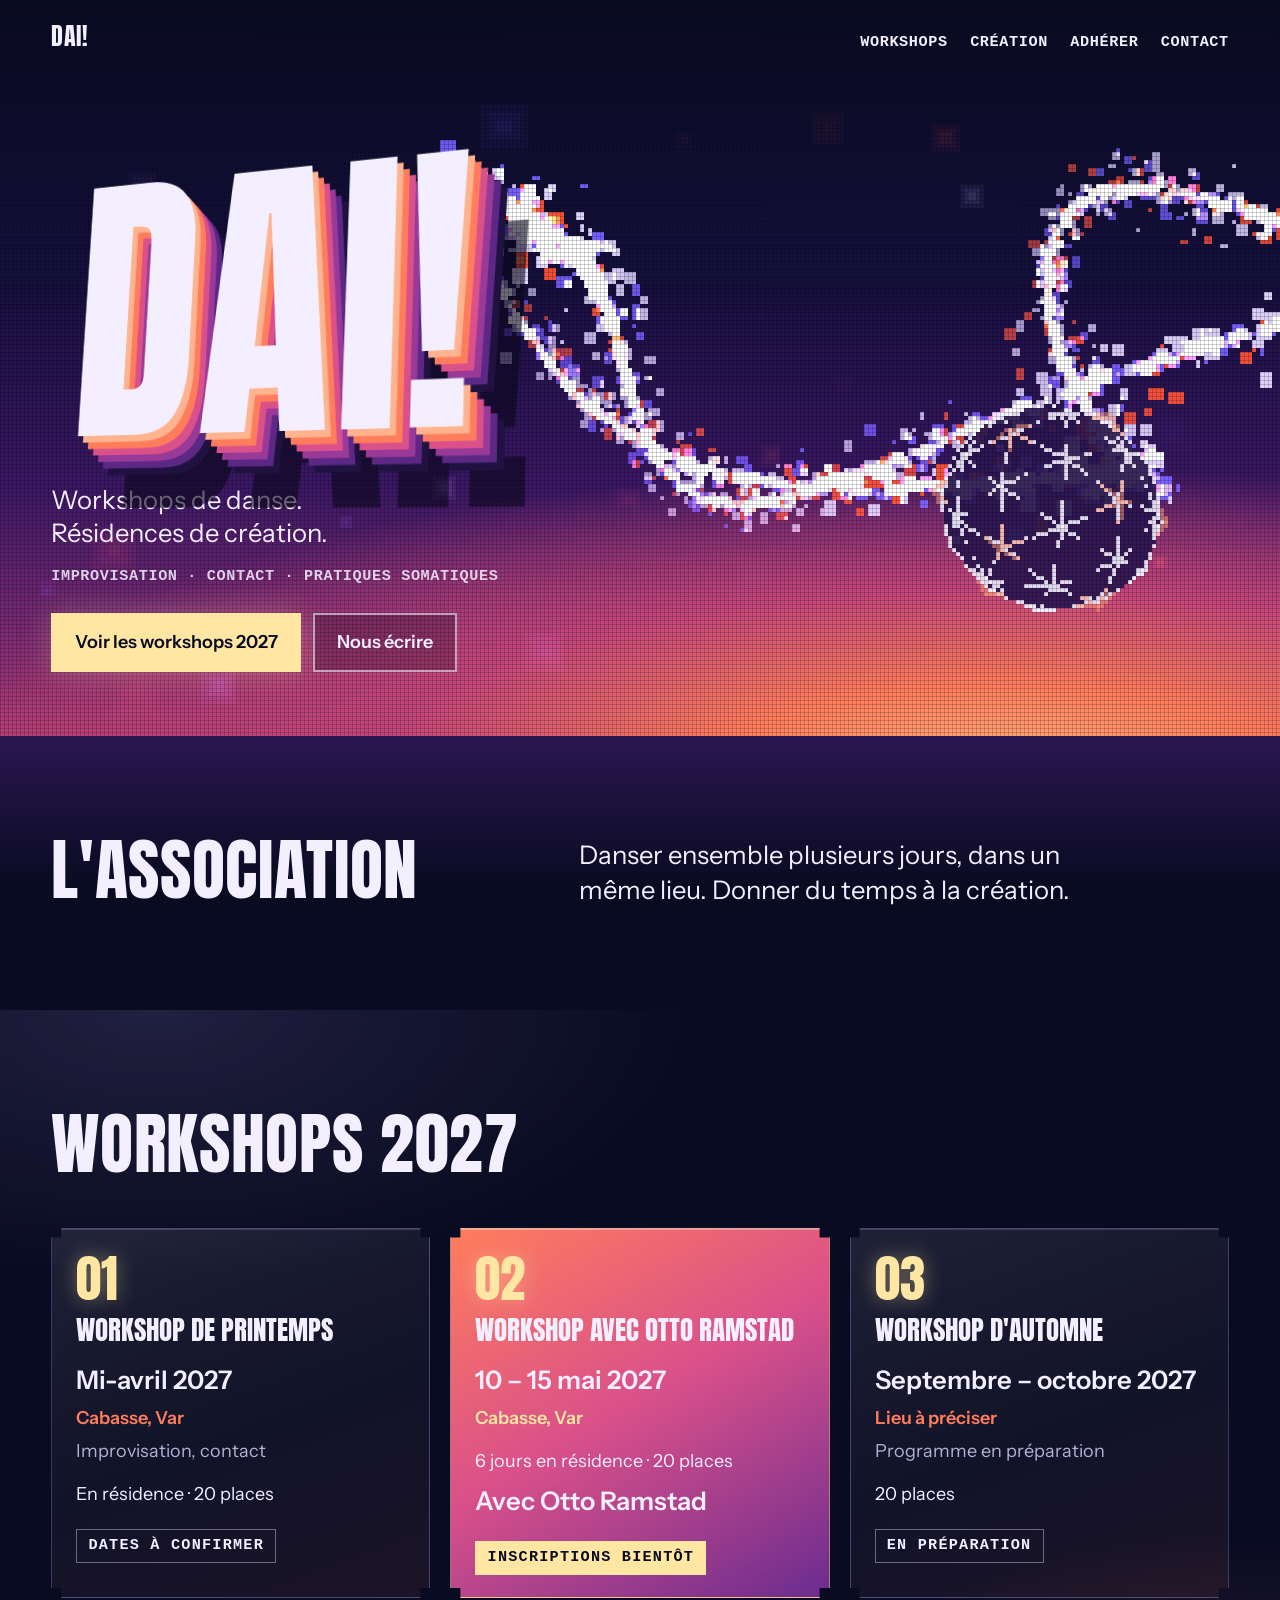
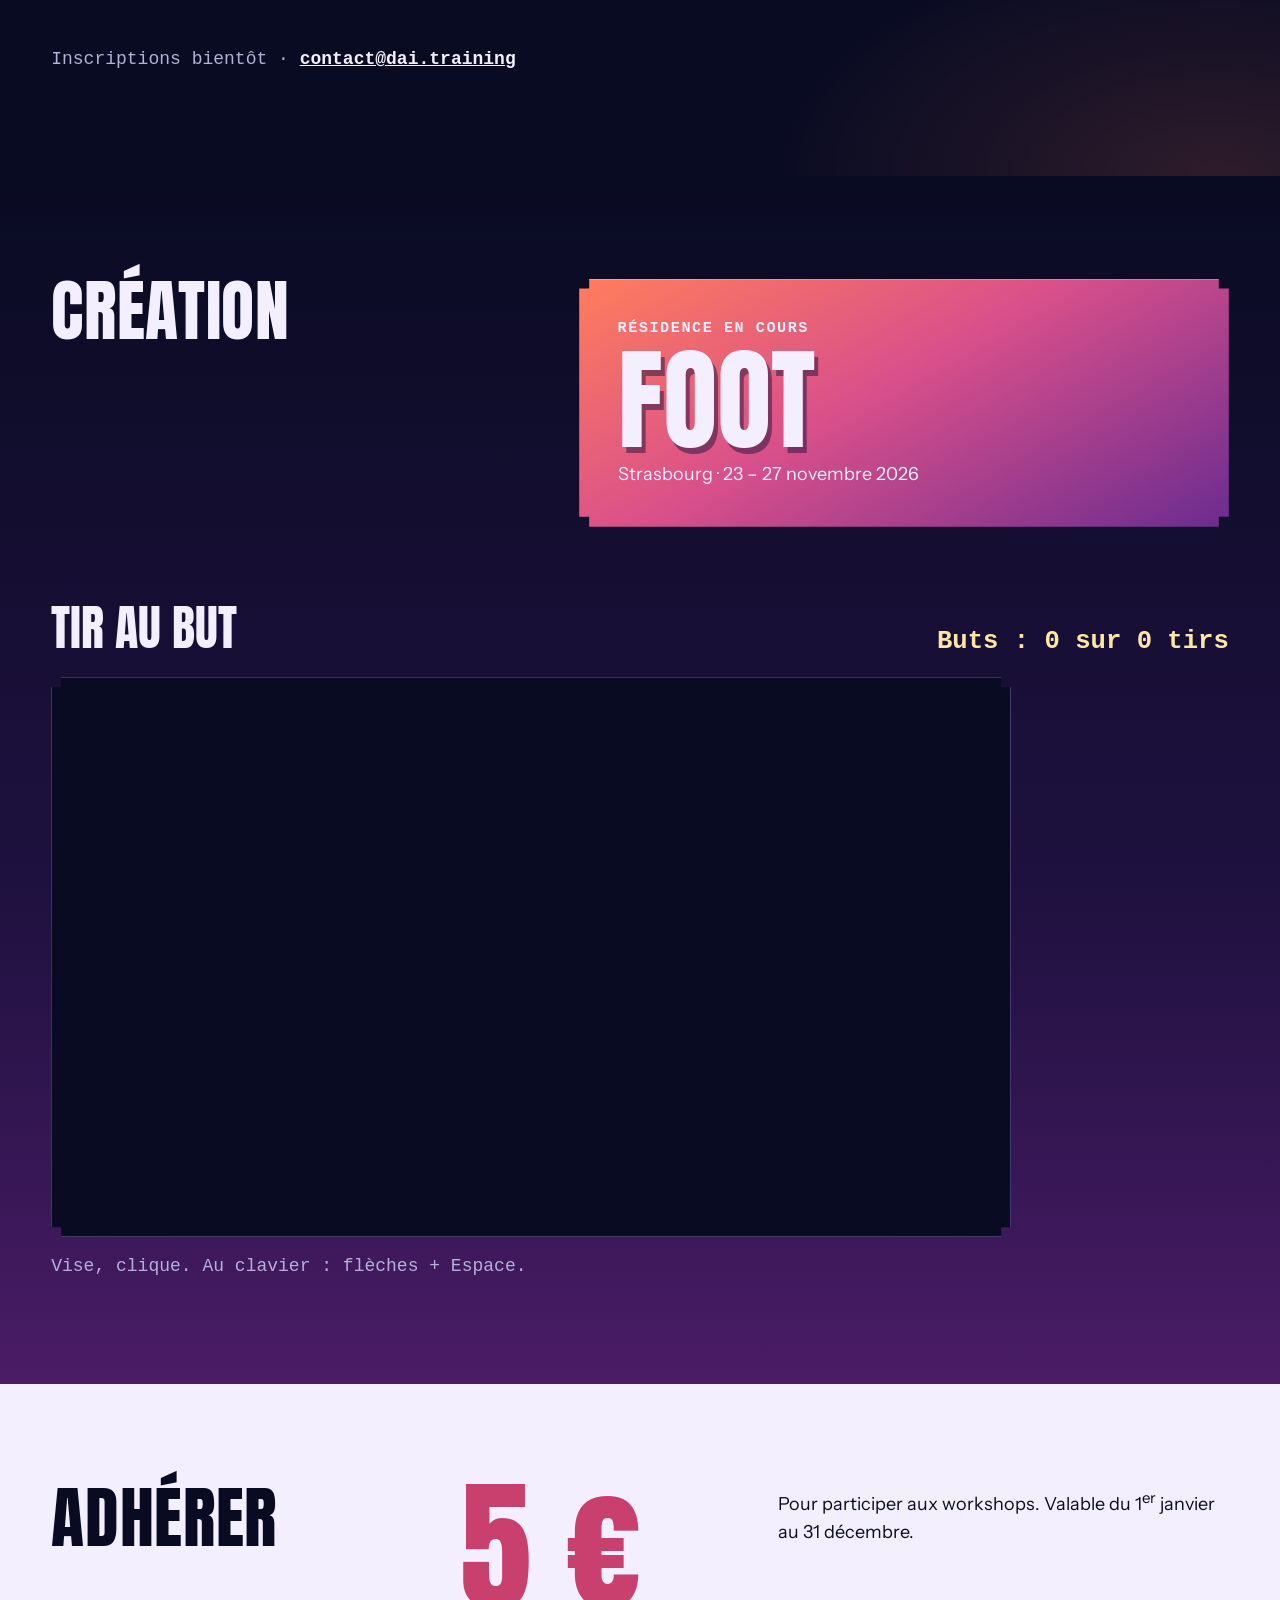
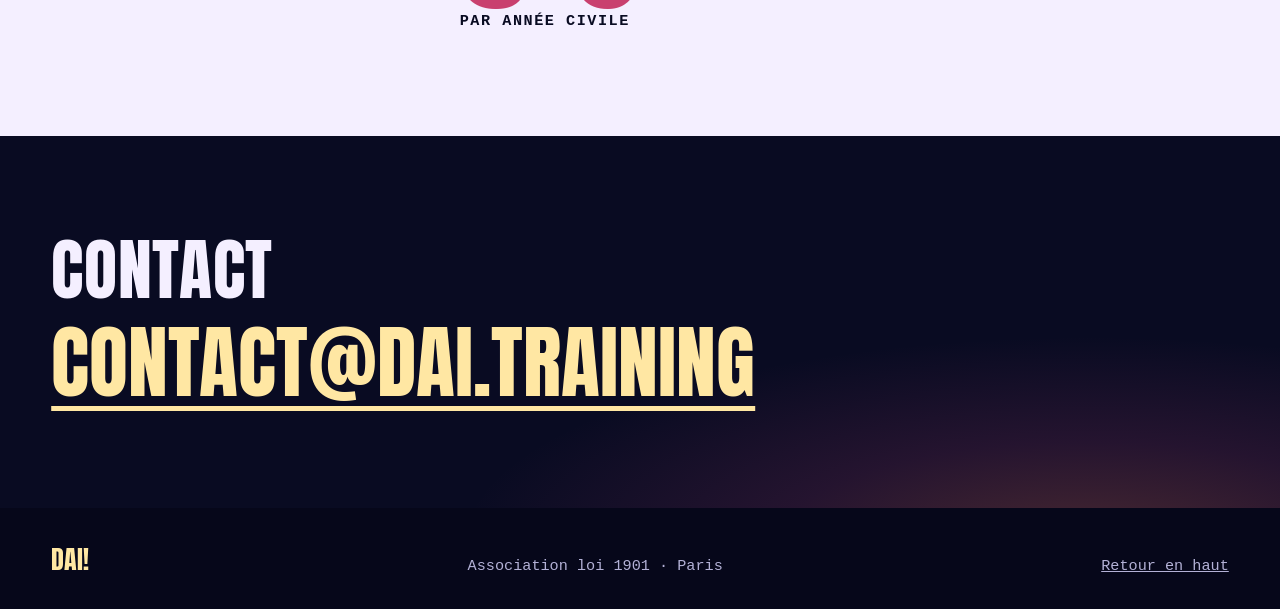
==== site/index.html @ 67ad0840 "Add files via upload" ====
<!DOCTYPE html>
<html lang="fr">
<head>
<meta charset="utf-8">
<meta name="viewport" content="width=device-width, initial-scale=1">
<title>DAI! Workshops de danse et création</title>
<meta name="description" content="DAI! organise des workshops de danse (improvisation, contact, pratiques somatiques) et accueille des résidences de création.">
<meta name="theme-color" content="#090b22">
<link rel="icon" href="data:image/svg+xml,%3Csvg xmlns='http://www.w3.org/2000/svg' viewBox='0 0 64 64'%3E%3Crect width='64' height='64' rx='14' fill='%23090b22'/%3E%3Ctext x='32' y='46' text-anchor='middle' font-family='Impact,Arial Narrow,sans-serif' font-size='40' fill='%23ffe7a3'%3ED!%3C/text%3E%3C/svg%3E">
<link rel="preload" href="fonts/anton-latin-400-normal.woff2" as="font" type="font/woff2" crossorigin>
<link rel="stylesheet" href="css/style.css">
</head>
<body>

<a class="skip" href="#contenu">Aller au contenu</a>

<header class="hero" id="haut">
  <canvas class="hero__scene" id="scene" aria-hidden="true"></canvas>

  <nav class="nav" aria-label="Navigation principale">
    <a class="nav__brand" href="#haut">DAI!</a>
    <ul class="nav__links">
      <li><a href="#workshops">Workshops</a></li>
      <li><a href="#creation">Création</a></li>
      <li><a href="#adherer">Adhérer</a></li>
      <li><a href="#contact">Contact</a></li>
    </ul>
  </nav>

  <div class="hero__body">
    <h1 class="title3d" id="titre" aria-label="DAI!">
      <span class="title3d__face" aria-hidden="true">DAI!</span>
    </h1>
    <p class="hero__lead">Workshops de danse. Résidences de création.</p>
    <p class="hero__tags">Improvisation · Contact · Pratiques somatiques</p>
    <div class="hero__actions">
      <a class="btn btn--solid" href="#workshops">Voir les workshops 2027</a>
      <a class="btn btn--ghost" href="#contact">Nous écrire</a>
    </div>
  </div>
</header>

<main id="contenu">

  <section class="band band--intro" aria-labelledby="t-asso">
    <div class="wrap intro">
      <h2 id="t-asso" class="h-side">L'association</h2>
      <div class="intro__text">
        <p class="big">Danser ensemble plusieurs jours, dans un même lieu. Donner du temps à la création.</p>
      </div>
    </div>
  </section>

  <section class="band band--stages" id="workshops" aria-labelledby="t-stages">
    <div class="wrap">
      <div class="head">
        <h2 id="t-stages">Workshops 2027</h2>
      </div>

      <ol class="cards" id="liste-stages">
        <li class="card">
          <p class="card__num">01</p>
          <h3 class="card__title">Workshop de printemps</h3>
          <p class="card__when">Mi-avril 2027</p>
          <p class="card__where">Cabasse, Var</p>
          <p class="card__what">Improvisation, contact</p>
          <p class="card__details">En résidence · 20 places</p>
            <p class="card__status">dates à confirmer</p>
        </li>
        <li class="card card--featured">
          <p class="card__num">02</p>
          <h3 class="card__title">Workshop avec Otto Ramstad</h3>
          <p class="card__when">10 – 15 mai 2027</p>
          <p class="card__where">Cabasse, Var</p>
          <p class="card__details">6 jours en résidence · 20 places</p>
          <p class="card__who">Avec Otto Ramstad</p>
          <p class="card__status">inscriptions bientôt</p>
        </li>
        <li class="card">
          <p class="card__num">03</p>
          <h3 class="card__title">Workshop d'automne</h3>
          <p class="card__when">Septembre – octobre 2027</p>
          <p class="card__where">Lieu à préciser</p>
          <p class="card__what">Programme en préparation</p>
          <p class="card__details">20 places</p>
            <p class="card__status">en préparation</p>
        </li>
      </ol>

      <p class="stages__foot">Inscriptions bientôt · <a href="mailto:contact@dai.training">contact@dai.training</a></p>
    </div>
  </section>

  <section class="band band--creation" id="creation" aria-labelledby="t-creation">
    <div class="wrap creation">
      <div>
        <h2 id="t-creation">Création</h2>
      </div>
      <article class="project">
        <p class="project__label">Résidence en cours</p>
        <h3 class="project__title">Foot</h3>
        <p>Strasbourg · 23 – 27 novembre 2026</p>
      </article>
    </div>

    <div class="wrap game" id="jeu">
      <div class="game__head">
        <h3 class="game__title">Tir au but</h3>
        <p class="game__score">Buts&nbsp;: <span id="buts">0</span> sur <span id="tirs">0</span> tirs</p>
      </div>
      <canvas class="game__field" id="terrain" width="720" height="420" tabindex="0" role="img"
        aria-label="Mini-jeu de tir au but. Cliquez dans la cage pour tirer. Au clavier : flèches pour viser, Espace pour tirer."></canvas>
      <p class="game__help">Vise, clique. Au clavier : flèches + Espace.</p>
      <p class="visually-hidden" id="jeu-annonce" aria-live="polite"></p>
    </div>
  </section>

  <section class="band band--join" id="adherer" aria-labelledby="t-adherer">
    <div class="wrap join">
      <h2 id="t-adherer">Adhérer</h2>
      <div class="join__price" aria-label="5 euros par an">
        <span class="join__amount">5&nbsp;€</span>
        <span class="join__unit">par année civile</span>
      </div>
      <div class="join__text">
        <p>Pour participer aux workshops. Valable du 1<sup>er</sup> janvier au 31 décembre.</p>
      </div>
    </div>
  </section>

  <section class="band band--contact" id="contact" aria-labelledby="t-contact">
    <div class="wrap contact">
      <h2 id="t-contact">Contact</h2>
      <p class="contact__mail"><a href="mailto:contact@dai.training">contact@dai.training</a></p>
    </div>
  </section>

</main>

<footer class="foot">
  <div class="wrap foot__in">
    <p class="foot__brand">DAI!</p>
    <p>Association loi 1901 · Paris</p>
    <p><a href="#haut">Retour en haut</a></p>
  </div>
</footer>

<script type="module" src="js/main.js"></script>
</body>
</html>
---- site/css/style.css ----
/* DAI! — dai.training
   Idée : un rêve éveillé. On entre par un crépuscule (nuit en haut, braise à l'horizon) où flotte le nom en volume,
   puis on descend dans la nuit : bandes sombres, cartes de verre, une seule bande claire couleur de perle. */

@font-face {
  font-family: "Anton";
  src: url("../fonts/anton-latin-400-normal.woff2") format("woff2");
  font-weight: 400; font-style: normal; font-display: swap;
}
@font-face {
  font-family: "Instrument Sans";
  src: url("../fonts/instrument-sans-latin-400-normal.woff2") format("woff2");
  font-weight: 400; font-style: normal; font-display: swap;
}
@font-face {
  font-family: "Instrument Sans";
  src: url("../fonts/instrument-sans-latin-600-normal.woff2") format("woff2");
  font-weight: 600; font-style: normal; font-display: swap;
}

:root {
  color-scheme: dark;

  --night:  #090b22;   /* le fond : une nuit tirée vers le bleu */
  --plum:   #1f1140;   /* bandes intermédiaires, tranche du titre */
  --ember:  #ff7d5c;   /* la braise à l'horizon, accent chaud */
  --lilac:  #b7a6ff;   /* lueur froide, filets, liens */
  --pearl:  #f4efff;   /* texte et bande claire */
  --moon:   #ffe7a3;   /* boutons et repères : une lune pâle */
  --mist:   #b3b1d6;   /* texte secondaire */

  --display: "Anton", "Haettenschweiler", "Impact", "Arial Narrow Bold", sans-serif;
  --body: "Instrument Sans", "Helvetica Neue", Helvetica, Arial, sans-serif;
  --mono: ui-monospace, "SF Mono", "Cascadia Mono", Menlo, Consolas, monospace; /* la voix « basse technologie » : étiquettes, scores */

  --step--1: clamp(0.84rem, 0.8rem + 0.2vw, 0.95rem);
  --step-0:  clamp(1rem, 0.95rem + 0.25vw, 1.125rem);
  --step-1:  clamp(1.25rem, 1.1rem + 0.7vw, 1.6rem);
  --step-2:  clamp(2.2rem, 1.5rem + 3.4vw, 4.4rem);
  --step-3:  clamp(5.5rem, 2rem + 26vw, 19rem);

  --gutter: clamp(1rem, 4vw, 3.5rem);
  --band: clamp(3.5rem, 8vw, 7rem);
}

*, *::before, *::after { box-sizing: border-box; }
html { scroll-behavior: smooth; -webkit-text-size-adjust: 100%; }
body {
  margin: 0;
  background: var(--night);
  color: var(--pearl);
  font-family: var(--body);
  font-size: var(--step-0);
  line-height: 1.55;
}
h1, h2, h3, p, ol, ul { margin: 0; }
ol, ul { padding: 0; list-style: none; }
a { color: inherit; }
a:focus-visible, .btn:focus-visible { outline: 3px solid var(--moon); outline-offset: 3px; }
.band--join a:focus-visible { outline-color: var(--plum); }

.skip {
  position: absolute; left: var(--gutter); top: -4rem; z-index: 10;
  background: var(--moon); color: var(--night); padding: .6rem 1rem; font-weight: 600;
}
.skip:focus { top: .75rem; }

.wrap { width: min(100% - 2 * var(--gutter), 78rem); margin-inline: auto; }

h2 {
  font-family: var(--display);
  font-weight: 400;
  font-size: var(--step-2);
  line-height: 0.95;
  text-transform: uppercase;
  letter-spacing: 0.01em;
  text-wrap: balance;
}
.big { font-size: var(--step-1); line-height: 1.35; max-width: 34ch; text-wrap: pretty; }

/* ---------- Ouverture : le crépuscule ---------- */
.hero {
  position: relative;
  isolation: isolate;
  overflow: hidden;
  background:
    radial-gradient(120% 60% at 78% 104%, #ffb07a 0%, #ff7d5c 18%, #c2457a 40%, transparent 68%),
    linear-gradient(180deg, var(--night) 0%, #150f3d 38%, #3a1763 66%, #7a2a72 86%, #b23d73 100%);
  color: var(--pearl);
  display: grid;
  grid-template-rows: auto 1fr;
  min-height: min(46rem, 92svh);
}
.hero__scene { position: absolute; inset: 0; width: 100%; height: 100%; z-index: -1; display: block; image-rendering: pixelated; }
.nav {
  display: flex; flex-wrap: wrap; align-items: baseline; justify-content: space-between;
  gap: .5rem 1.5rem;
  padding: 1.1rem var(--gutter);
}
.nav__brand { font-family: var(--display); font-size: 1.5rem; text-decoration: none; letter-spacing: .02em; }
.nav__links { display: flex; flex-wrap: wrap; gap: .25rem 1.4rem; font-weight: 600; font-size: var(--step--1); text-transform: uppercase; letter-spacing: .08em; }
.nav__links a { text-decoration: none; padding: .35rem 0; border-bottom: 2px solid transparent; }
.nav__links a:hover { border-bottom-color: var(--moon); }

.hero__body {
  align-self: end;
  padding: clamp(1.5rem, 5vw, 4rem) var(--gutter) clamp(2rem, 5vw, 4rem);
  display: grid; gap: 1rem; justify-items: start;
  perspective: 900px;
}
.hero__kicker { font-weight: 600; font-size: var(--step--1); text-transform: uppercase; letter-spacing: .14em; color: var(--mist); }

/* Le nom en volume : face de perle, tranche qui passe de la braise au prune, halo autour. */
.title3d {
  --rx: 6deg; --ry: -14deg;
  font-family: var(--display);
  font-weight: 400;
  font-size: var(--step-3);
  line-height: 0.82;
  letter-spacing: 0.01em;
  margin: 0.04em 0 0.12em;
  transform-style: preserve-3d;
  transform: rotateX(var(--rx)) rotateY(var(--ry));
  transform-origin: 30% 60%;
  transition: transform .5s cubic-bezier(.2,.7,.2,1);
  will-change: transform;
}
.title3d__face {
  display: block;
  color: var(--pearl);
  text-shadow:
    .022em .022em 0 #ffb48f, .044em .044em 0 #ff7d5c, .066em .066em 0 #d9508a,
    .088em .088em 0 #9a3a98, .110em .110em 0 #5d2885, .132em .132em 0 var(--plum),
    .2em .24em 0 #09061a99;
}
@media (prefers-reduced-motion: no-preference) {
  .title3d.is-idle { animation: sway 11s ease-in-out infinite; }
}
@keyframes sway {
  0%, 100% { transform: rotateX(6deg) rotateY(-14deg); }
  50%      { transform: rotateX(1deg) rotateY(11deg); }
}

.hero__lead { font-size: var(--step-1); line-height: 1.3; max-width: 26ch; text-wrap: balance; }
.hero__tags { font-weight: 600; font-size: var(--step--1); text-transform: uppercase; letter-spacing: .1em; color: var(--pearl); opacity: .85; }
.hero__actions { display: flex; flex-wrap: wrap; gap: .75rem; margin-top: .5rem; }

.btn {
  display: inline-block; text-decoration: none; font-weight: 600;
  padding: .85rem 1.35rem; border: 2px solid var(--moon); border-radius: 999px;
  transition: transform .2s ease, background-color .2s ease, color .2s ease, box-shadow .2s ease;
}
.btn--solid { background: var(--moon); color: var(--night); box-shadow: 0 0 2rem #ffe7a340; }
.btn--ghost { color: var(--pearl); border-color: #f4efff99; background: #09061a40; }
.btn:hover { transform: translateY(-2px); }
.btn--solid:hover { box-shadow: 0 0 2.8rem #ffe7a380; }
.btn--ghost:hover { background: var(--pearl); color: var(--night); border-color: var(--pearl); }

/* ---------- Bandes ---------- */
.band { padding-block: var(--band); position: relative; }

.band--intro { background: linear-gradient(180deg, #2a1650 0%, var(--night) 55%); }
.intro { display: grid; gap: 1.5rem 4rem; grid-template-columns: minmax(0, 1fr); }
.intro__text { display: grid; gap: 1rem; max-width: 62ch; }
.intro__text .big { max-width: 30ch; }
.intro__text p:not(.big) { color: var(--mist); }
@media (min-width: 56rem) {
  .intro { grid-template-columns: minmax(0, 5fr) minmax(0, 7fr); align-items: start; }
}

.band--stages {
  background:
    radial-gradient(60% 50% at 12% 0%, #b7a6ff22 0%, transparent 70%),
    radial-gradient(50% 45% at 95% 100%, #ff7d5c26 0%, transparent 70%),
    var(--night);
}
.head { display: grid; gap: 1rem 3rem; margin-bottom: clamp(2rem, 4vw, 3.5rem); }
.head__note { color: var(--mist); max-width: 44ch; }
@media (min-width: 56rem) { .head { grid-template-columns: minmax(0, 5fr) minmax(0, 7fr); align-items: end; } }

.cards { display: grid; gap: 1.25rem; grid-template-columns: repeat(auto-fit, minmax(min(100%, 17.5rem), 1fr)); perspective: 1400px; }
.card {
  background: linear-gradient(160deg, #ffffff17 0%, #ffffff08 55%, #ff7d5c14 100%);
  border: 1px solid #b7a6ff55;
  border-radius: 1.4rem;
  padding: 1.5rem 1.5rem 1.4rem;
  display: grid; gap: .35rem; align-content: start;
  transform-style: preserve-3d;
  transition: transform .45s cubic-bezier(.2,.7,.2,1), box-shadow .45s ease, border-color .45s ease;
  box-shadow: 0 1.2rem 3rem #05041480, inset 0 1px 0 #ffffff26;
}
@media (hover: hover) and (prefers-reduced-motion: no-preference) {
  .card:hover {
    transform: rotateX(5deg) rotateY(-8deg) translateZ(18px);
    border-color: var(--moon);
    box-shadow: 0 2rem 4rem #050414b3, 0 0 3rem #b7a6ff40, inset 0 1px 0 #ffffff40;
  }
}
.card--featured {
  background: linear-gradient(150deg, #ff7d5c 0%, #d9508a 48%, #6a2c8f 100%);
  border-color: #ffe7a3aa;
  box-shadow: 0 1.6rem 4rem #050414b3, 0 0 3.5rem #ff7d5c40, inset 0 1px 0 #ffffff55;
}
.card--featured .card__where { color: var(--moon); }
.card--featured .card__what, .card--featured .card__who { color: var(--pearl); }
.card--featured .card__who { font-weight: 600; font-size: var(--step-1); }
.card--featured .card__status { background: var(--moon); color: var(--night); border-color: var(--moon); }
.card__num { font-family: var(--display); font-size: 3.2rem; line-height: 1; color: var(--moon); font-variant-numeric: tabular-nums; text-shadow: 0 0 1.2rem #ffe7a366; }
.card__title { font-family: var(--display); font-weight: 400; font-size: 1.7rem; line-height: 1.05; text-transform: uppercase; margin-top: .4rem; text-wrap: balance; }
.card__when { font-weight: 600; font-size: var(--step-1); margin-top: .6rem; }
.card__where { font-weight: 600; color: var(--ember); }
.card__what { color: var(--mist); }
.card__details { margin-top: .6rem; }
.card__who { color: var(--mist); }
.card__status {
  justify-self: start; margin-top: .9rem;
  font-size: var(--step--1); font-weight: 600; text-transform: uppercase; letter-spacing: .08em;
  padding: .25rem .7rem; border: 1.5px solid #f4efff66; border-radius: 999px;
}
.card__cta { justify-self: start; margin-top: .9rem; }
.stages__foot { margin-top: clamp(2rem, 4vw, 3rem); color: var(--mist); max-width: 56ch; }
.stages__foot a { color: var(--pearl); font-weight: 600; }

.band--creation { background: linear-gradient(180deg, var(--night) 0%, var(--plum) 60%, #4a1c66 100%); }
.creation { display: grid; gap: 2rem 4rem; grid-template-columns: minmax(0, 1fr); }
.creation > div { display: grid; gap: 1.25rem; align-content: start; }
@media (min-width: 56rem) { .creation { grid-template-columns: minmax(0, 5fr) minmax(0, 7fr); } }
.project {
  border-radius: 1.6rem;
  background: linear-gradient(150deg, #ff7d5c 0%, #d9508a 45%, #6a2c8f 100%);
  color: var(--pearl);
  padding: clamp(1.5rem, 3vw, 2.5rem);
  display: grid; gap: .6rem; align-content: start;
  box-shadow: 0 2rem 5rem #05041499, inset 0 1px 0 #ffffff40;
}
.project__label { font-size: var(--step--1); font-weight: 600; text-transform: uppercase; letter-spacing: .1em; }
.project__title { font-family: var(--display); font-weight: 400; font-size: clamp(3.5rem, 2rem + 8vw, 7rem); line-height: .9; text-transform: uppercase; text-shadow: .04em .05em 0 #1f114080; }
.project p { max-width: 46ch; }
.project__more { opacity: .85; }

.band--join { background: var(--pearl); color: var(--night); }
.join { display: grid; gap: 1.5rem 3rem; grid-template-columns: minmax(0, 1fr); align-items: start; }
.join__price { display: grid; gap: .1rem; }
.join__amount {
  font-family: var(--display); font-size: clamp(4.5rem, 3rem + 9vw, 9rem); line-height: .85; font-variant-numeric: tabular-nums;
  color: #c9406f;
}
.join__unit { font-weight: 600; text-transform: uppercase; letter-spacing: .1em; font-size: var(--step--1); }
.join__text { display: grid; gap: .9rem; max-width: 46ch; }
@media (min-width: 56rem) { .join { grid-template-columns: minmax(0, 4fr) minmax(0, 3fr) minmax(0, 5fr); } }

.band--contact {
  background:
    radial-gradient(70% 80% at 85% 110%, #ff7d5c40 0%, #c2457a26 35%, transparent 70%),
    var(--night);
}
.contact { display: grid; gap: 1.25rem; }
.contact__mail a {
  font-family: var(--display);
  font-size: clamp(1.7rem, 0.6rem + 5.6vw, 5rem);
  line-height: 1; text-transform: uppercase; color: var(--moon);
  text-decoration-thickness: .06em; text-underline-offset: .12em;
  overflow-wrap: anywhere;
}
.contact__mail a:hover { color: var(--pearl); }
.contact__note { max-width: 50ch; color: var(--mist); }

.foot { background: #06071a; color: var(--mist); padding-block: 2rem; font-size: var(--step--1); }
.foot__in { display: flex; flex-wrap: wrap; gap: .5rem 2rem; align-items: baseline; justify-content: space-between; }
.foot__brand { font-family: var(--display); font-size: 1.6rem; color: var(--moon); }

@media (prefers-reduced-motion: reduce) {
  html { scroll-behavior: auto; }
  .title3d, .card, .btn { transition: none; }
}

/* ---------- Ambiance foot ---------- */
/* Le curseur devient un ballon (souris uniquement ; le doigt n'a pas de curseur). */
@media (hover: hover) and (pointer: fine) {
  html { cursor: url("data:image/svg+xml,%3Csvg xmlns='http://www.w3.org/2000/svg' width='30' height='30' viewBox='0 0 30 30'%3E%3Ccircle cx='15' cy='15' r='12.5' fill='%23f4efff' stroke='%231f1140' stroke-width='1.6'/%3E%3Cpath d='M15 9.6l5.1 3.7-1.9 6h-6.4l-1.9-6z' fill='%231f1140'/%3E%3Cpath d='M15 9.6V3M20.1 13.3l6-2M18.2 19.3l3.8 5.2M11.8 19.3L8 24.5M9.9 13.3l-6-2' stroke='%231f1140' stroke-width='1.6' fill='none'/%3E%3C/svg%3E") 15 15, auto; }
  a, button, .btn, .game__field { cursor: url("data:image/svg+xml,%3Csvg xmlns='http://www.w3.org/2000/svg' width='30' height='30' viewBox='0 0 30 30'%3E%3Ccircle cx='15' cy='15' r='12.5' fill='%23f4efff' stroke='%231f1140' stroke-width='1.6'/%3E%3Cpath d='M15 9.6l5.1 3.7-1.9 6h-6.4l-1.9-6z' fill='%231f1140'/%3E%3Cpath d='M15 9.6V3M20.1 13.3l6-2M18.2 19.3l3.8 5.2M11.8 19.3L8 24.5M9.9 13.3l-6-2' stroke='%231f1140' stroke-width='1.6' fill='none'/%3E%3C/svg%3E") 15 15, pointer; }
}

.game { margin-top: clamp(2.5rem, 6vw, 5rem); display: grid; gap: 1rem; }
.game__head { display: flex; flex-wrap: wrap; align-items: baseline; justify-content: space-between; gap: .5rem 2rem; }
.game__title { font-family: var(--display); font-weight: 400; font-size: clamp(1.8rem, 1.2rem + 2.4vw, 3rem); line-height: 1; text-transform: uppercase; }
.game__score { font-weight: 600; font-variant-numeric: tabular-nums; color: var(--moon); font-size: var(--step-1); }
.game__field {
  display: block; width: 100%; height: auto; aspect-ratio: 720 / 420;
  max-width: 60rem;
  border-radius: 1.6rem; border: 1px solid #b7a6ff55;
  box-shadow: 0 2rem 5rem #05041499, 0 0 4rem #b7a6ff26;
  background: var(--night);
  touch-action: manipulation;
}
.game__field:focus-visible { outline: 3px solid var(--moon); outline-offset: 4px; }
.game__help { color: var(--mist); max-width: 62ch; }
.visually-hidden { position: absolute; width: 1px; height: 1px; margin: -1px; overflow: hidden; clip-path: inset(50%); white-space: nowrap; }

/* ---------- Pixel : haute et basse technologie mêlées ---------- */
.nav__links, .hero__tags, .card__status, .project__label, .join__unit, .game__score, .game__help, .stages__foot, .foot { font-family: var(--mono); }
.nav__links, .hero__tags { letter-spacing: .04em; }
.game__field { image-rendering: pixelated; }
.card, .project, .game__field, .btn, .card__status { border-radius: 0; }
/* coins crantés, comme une fenêtre de vieux jeu */
.card, .project, .game__field {
  clip-path: polygon(0 10px, 10px 10px, 10px 0, calc(100% - 10px) 0, calc(100% - 10px) 10px, 100% 10px, 100% calc(100% - 10px), calc(100% - 10px) calc(100% - 10px), calc(100% - 10px) 100%, 10px 100%, 10px calc(100% - 10px), 0 calc(100% - 10px));
}
/* trame de pixels discrète sur l'ouverture */
.hero::after {
  content: ""; position: absolute; inset: 0; z-index: -1; pointer-events: none;
  background-image: linear-gradient(#09061a2e 1px, transparent 1px), linear-gradient(90deg, #09061a2e 1px, transparent 1px);
  background-size: 4px 4px;
  mix-blend-mode: multiply;
}
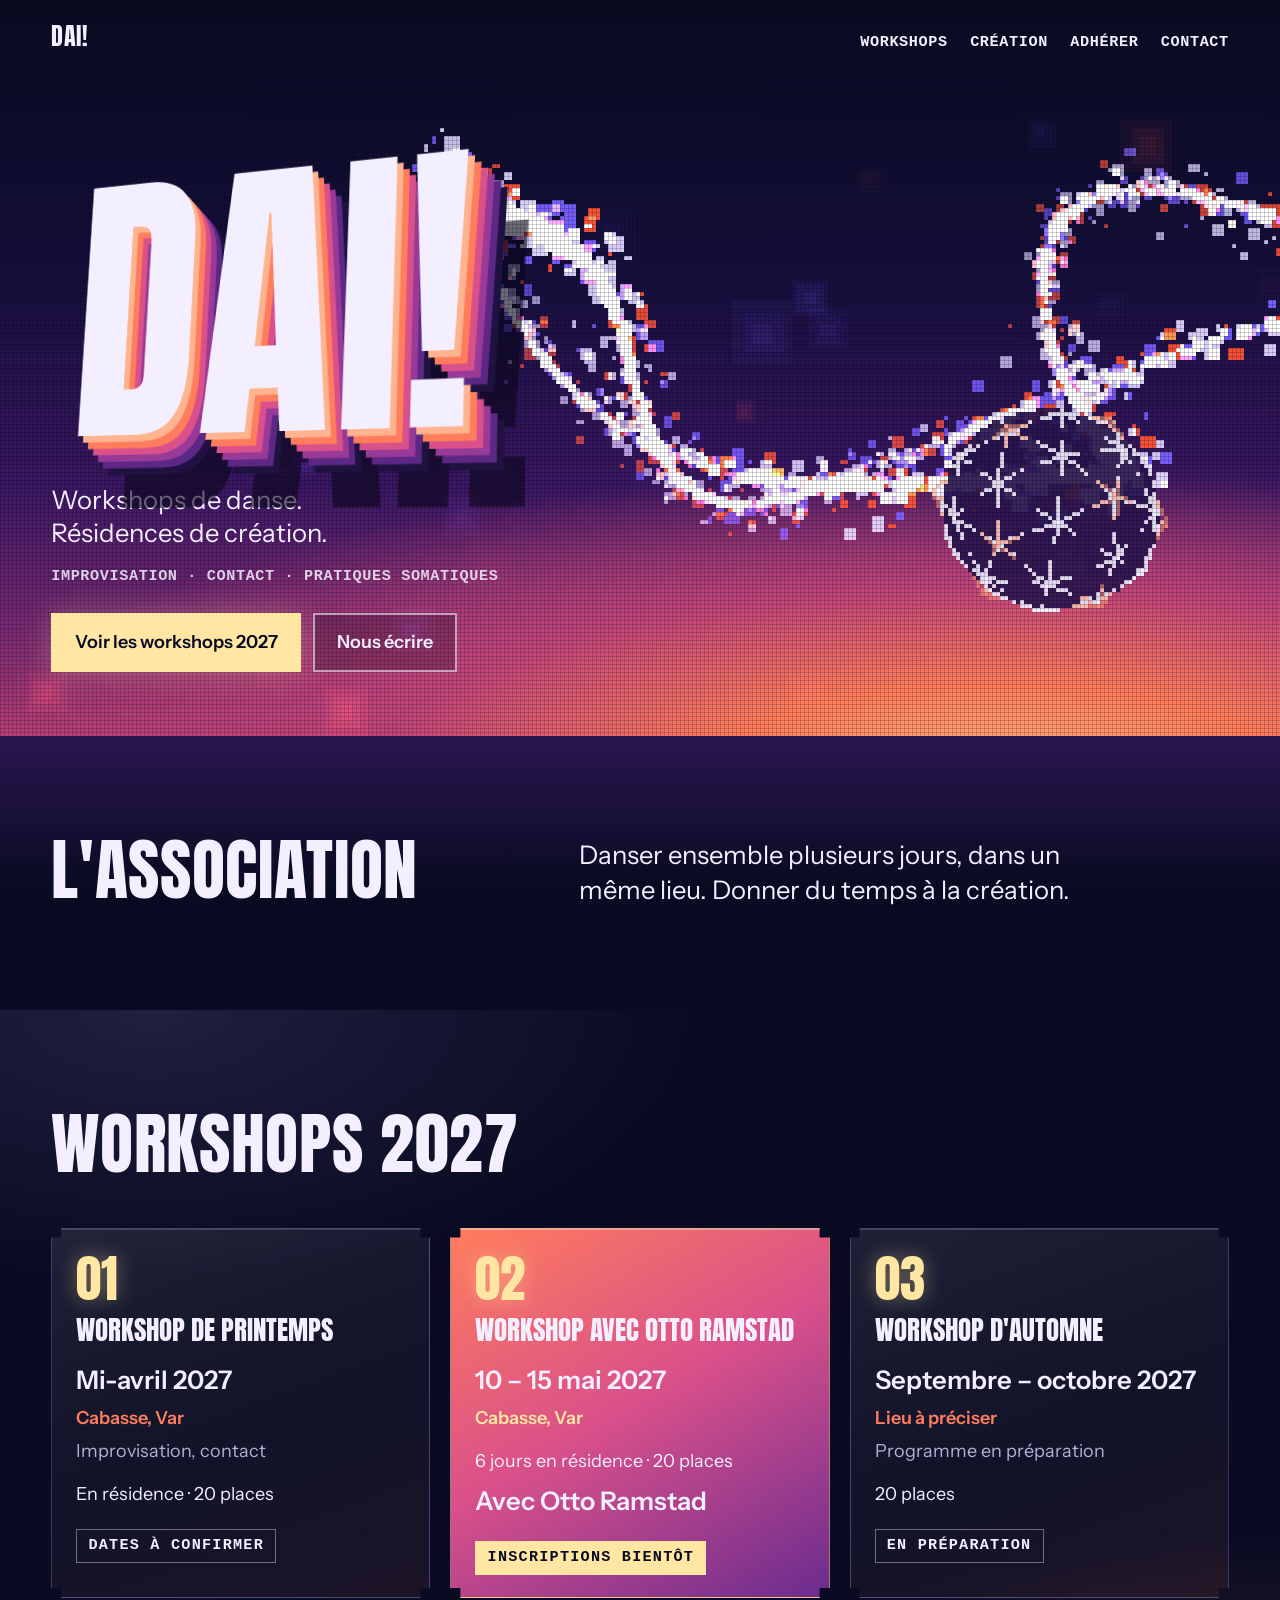
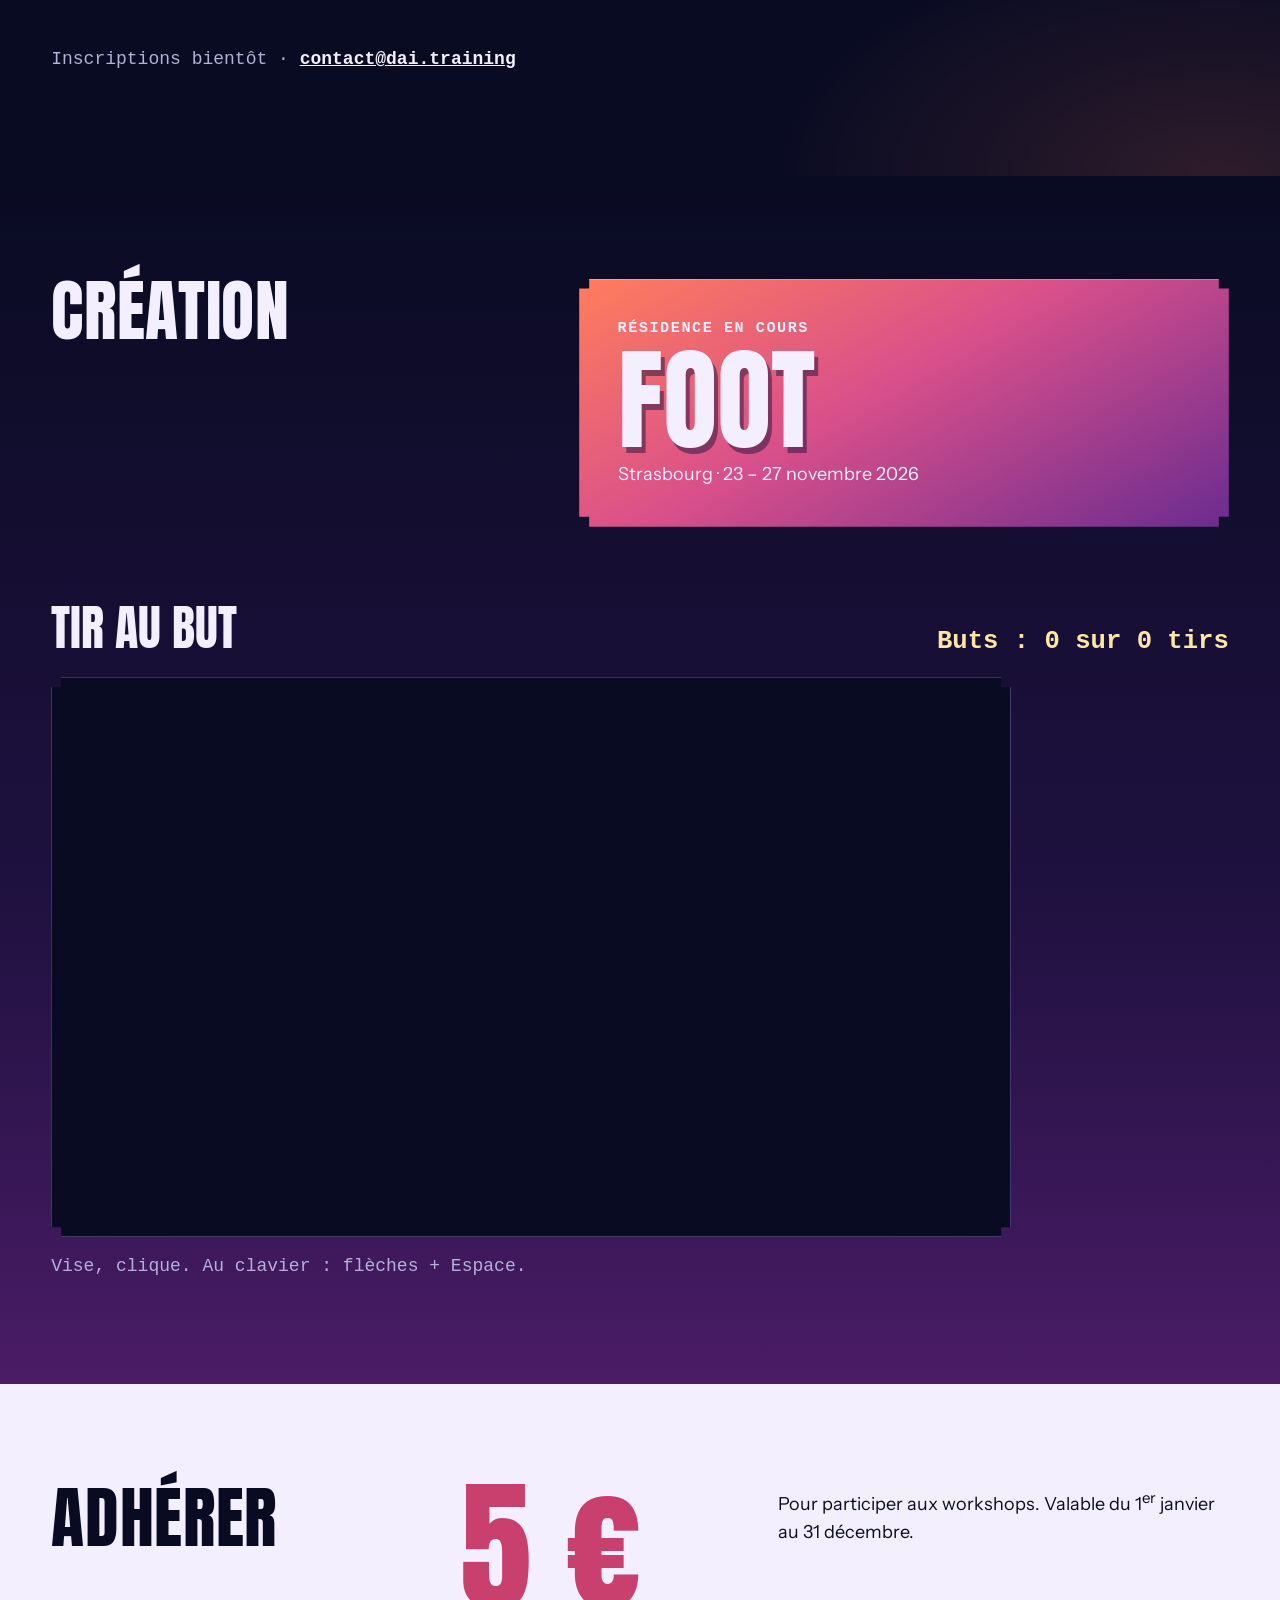
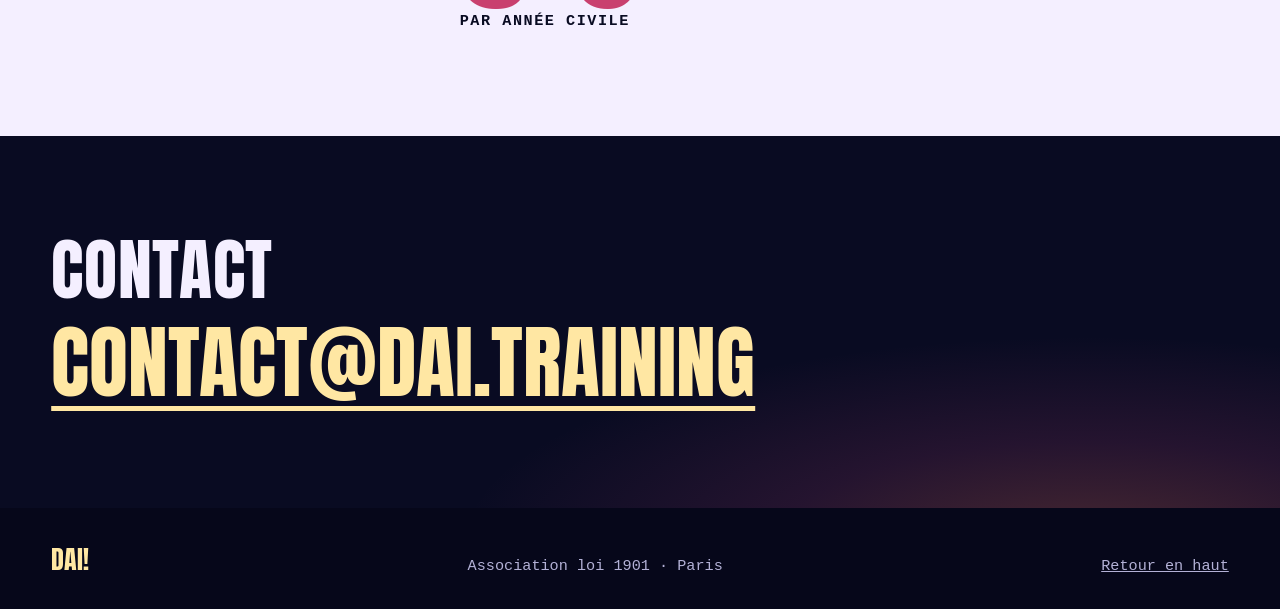
==== commit 02dd083d: "Update index.html" ====
--- a/site/index.html
+++ b/site/index.html
@@ -6,7 +6,7 @@
 <title>DAI! Workshops de danse et création</title>
 <meta name="description" content="DAI! organise des workshops de danse (improvisation, contact, pratiques somatiques) et accueille des résidences de création.">
 <meta name="theme-color" content="#090b22">
-<link rel="icon" href="data:image/svg+xml,%3Csvg xmlns='http://www.w3.org/2000/svg' viewBox='0 0 64 64'%3E%3Crect width='64' height='64' rx='14' fill='%23090b22'/%3E%3Ctext x='32' y='46' text-anchor='middle' font-family='Impact,Arial Narrow,sans-serif' font-size='40' fill='%23ffe7a3'%3ED!%3C/text%3E%3C/svg%3E">
+<link rel="icon" type="image/svg+xml" href="favicon.svg">
 <link rel="preload" href="fonts/anton-latin-400-normal.woff2" as="font" type="font/woff2" crossorigin>
 <link rel="stylesheet" href="css/style.css">
 </head>
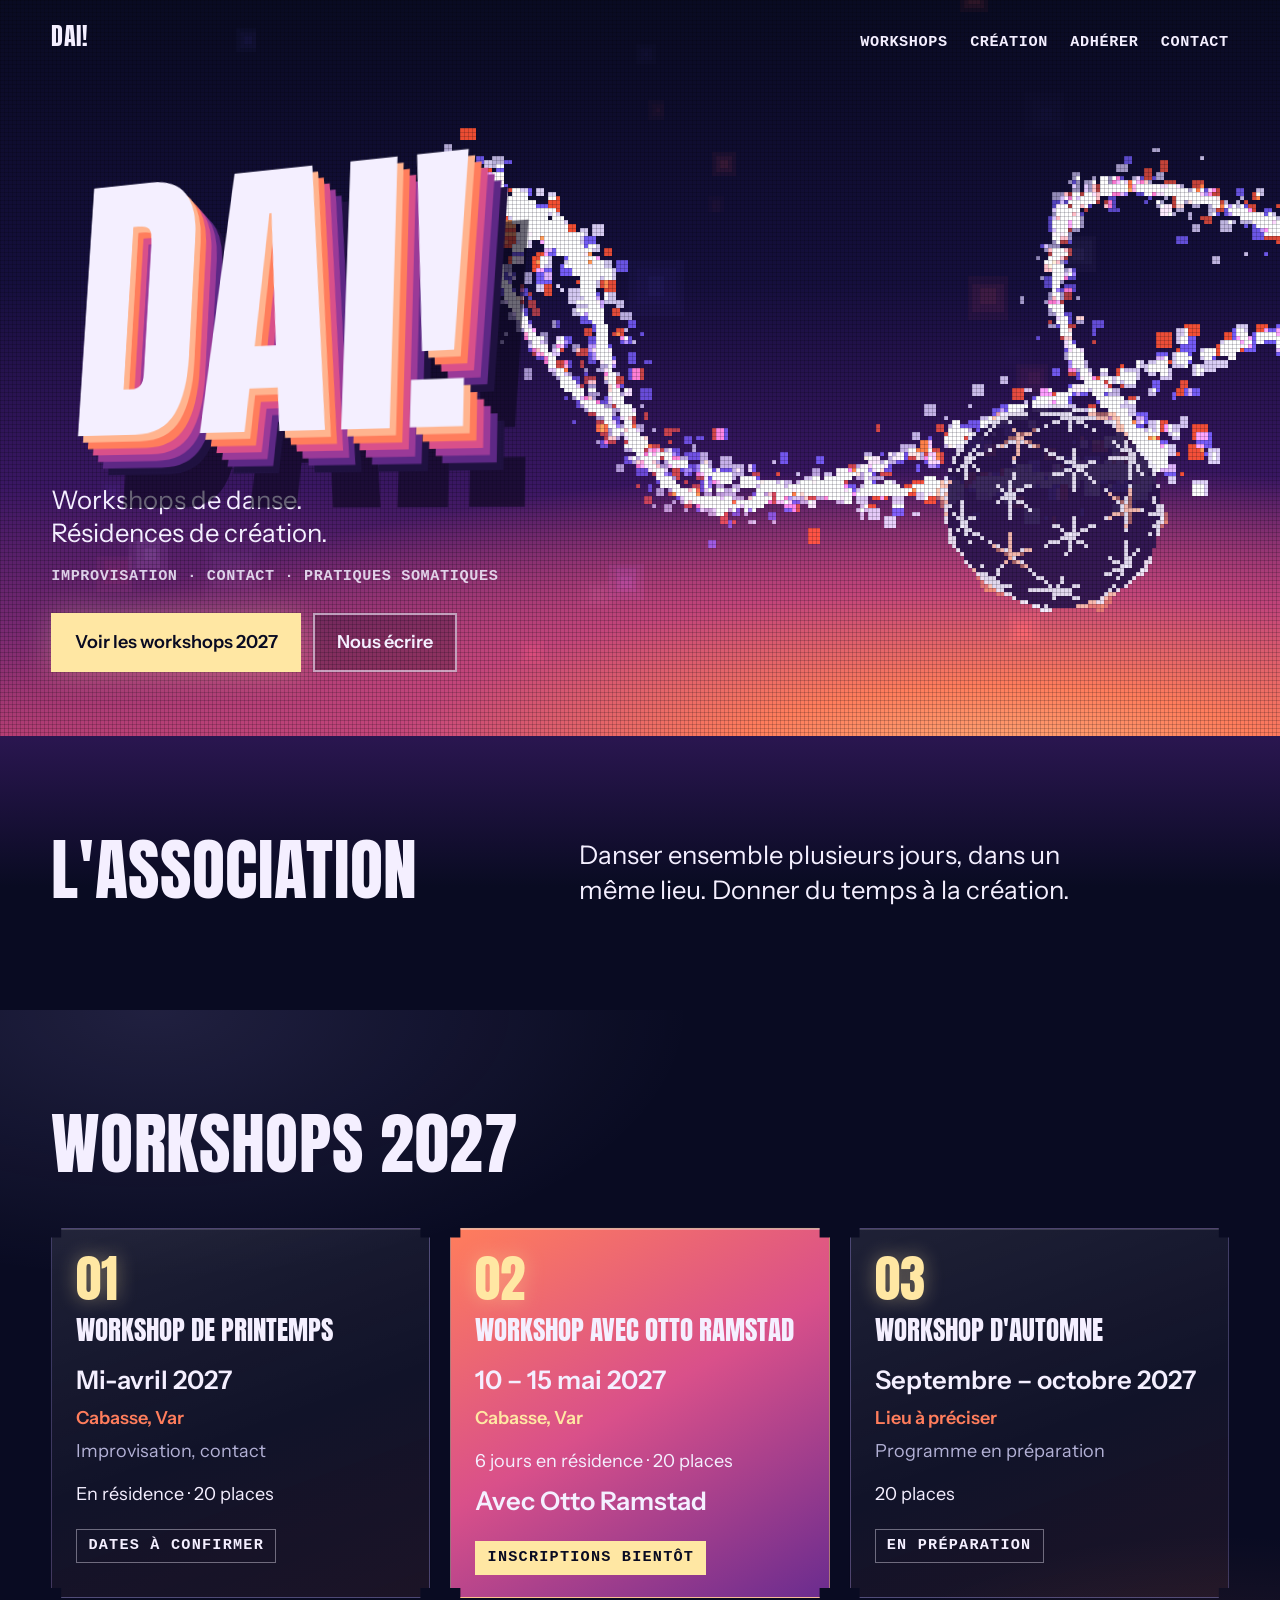
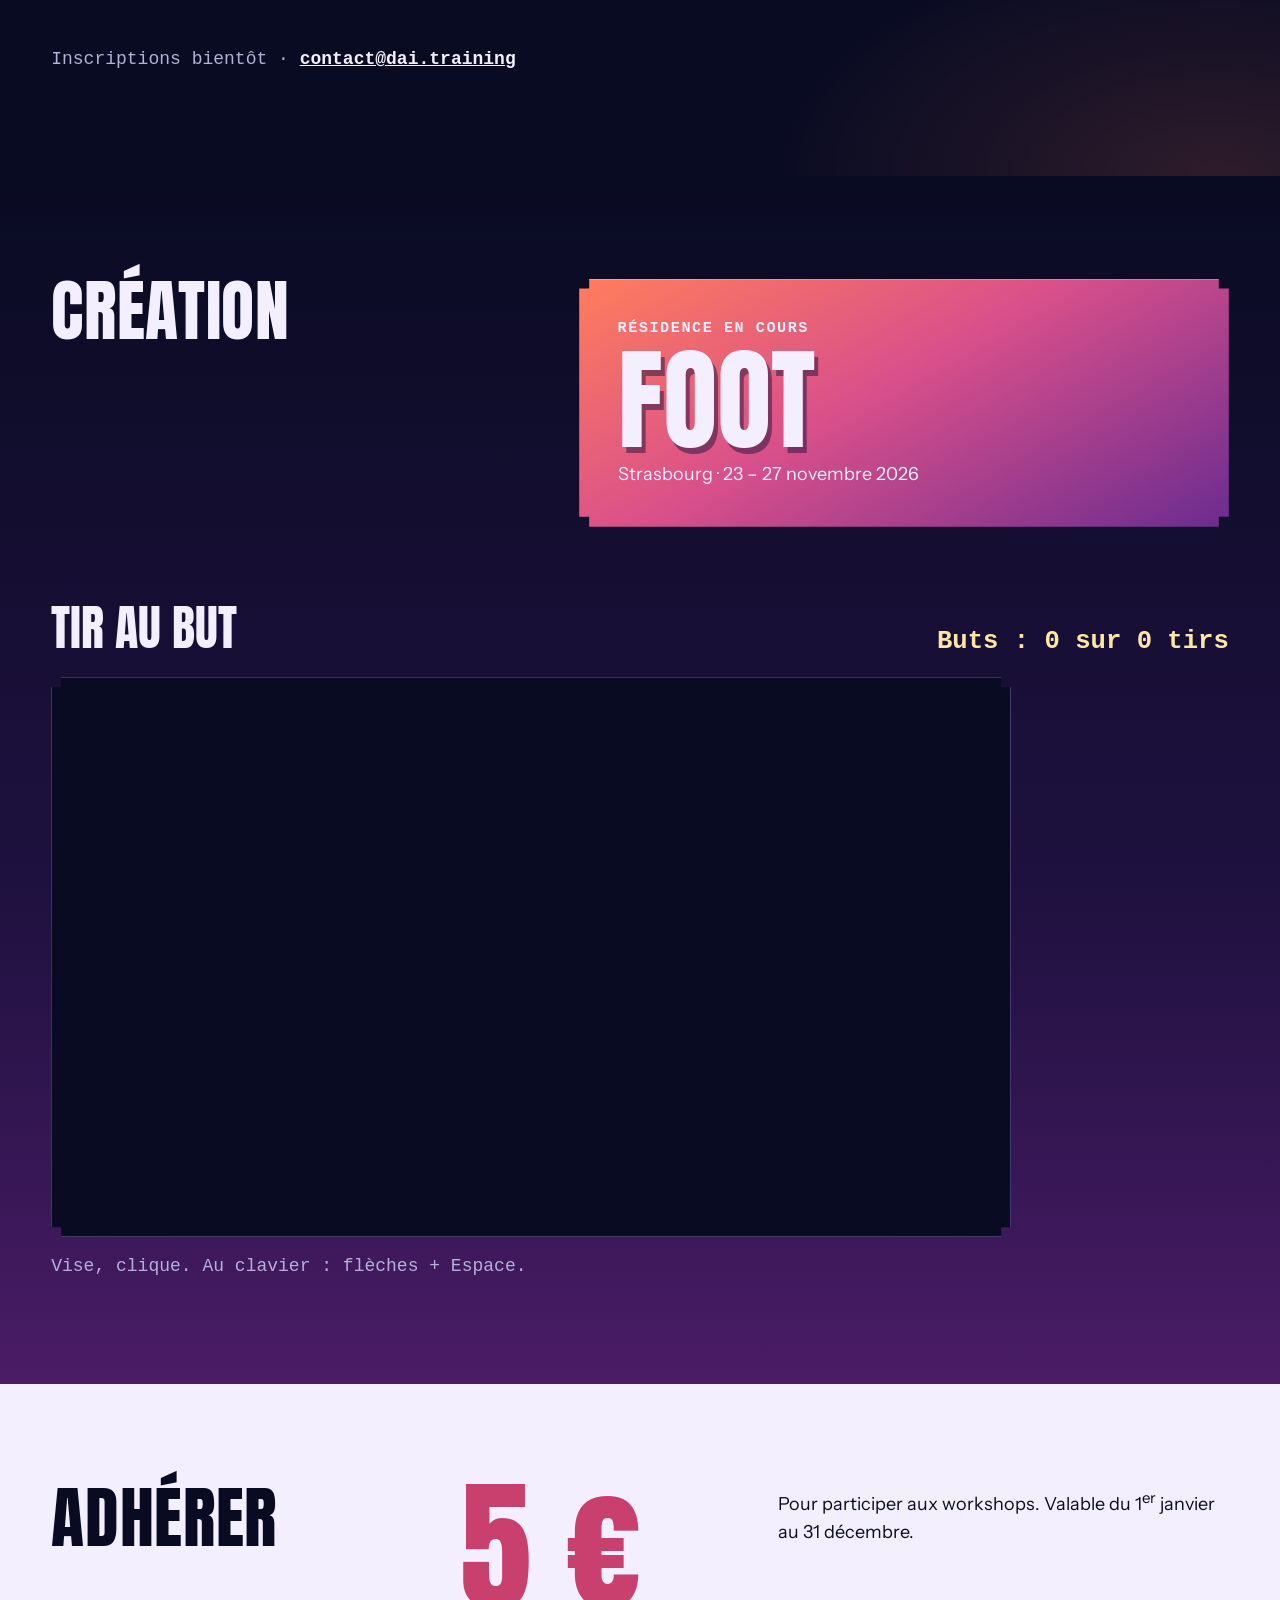
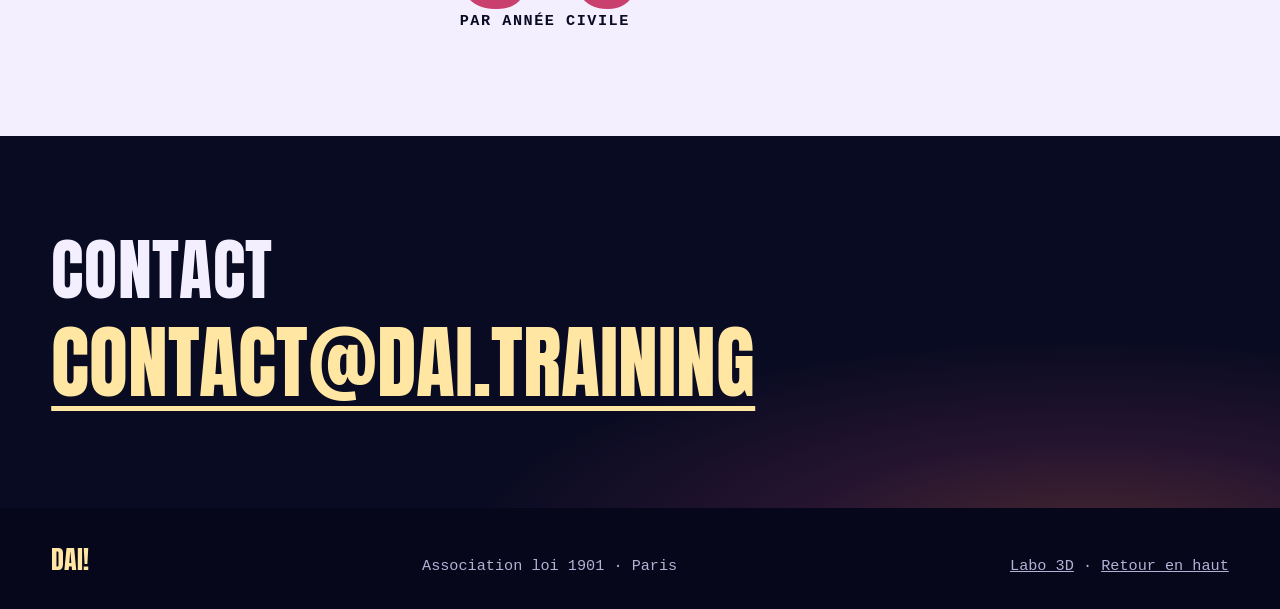
==== commit 623565b5: "Update index.html" ====
--- a/site/index.html
+++ b/site/index.html
@@ -141,7 +141,7 @@
   <div class="wrap foot__in">
     <p class="foot__brand">DAI!</p>
     <p>Association loi 1901 · Paris</p>
-    <p><a href="#haut">Retour en haut</a></p>
+    <p><a href="lab/">Labo 3D</a> · <a href="#haut">Retour en haut</a></p>
   </div>
 </footer>
 
